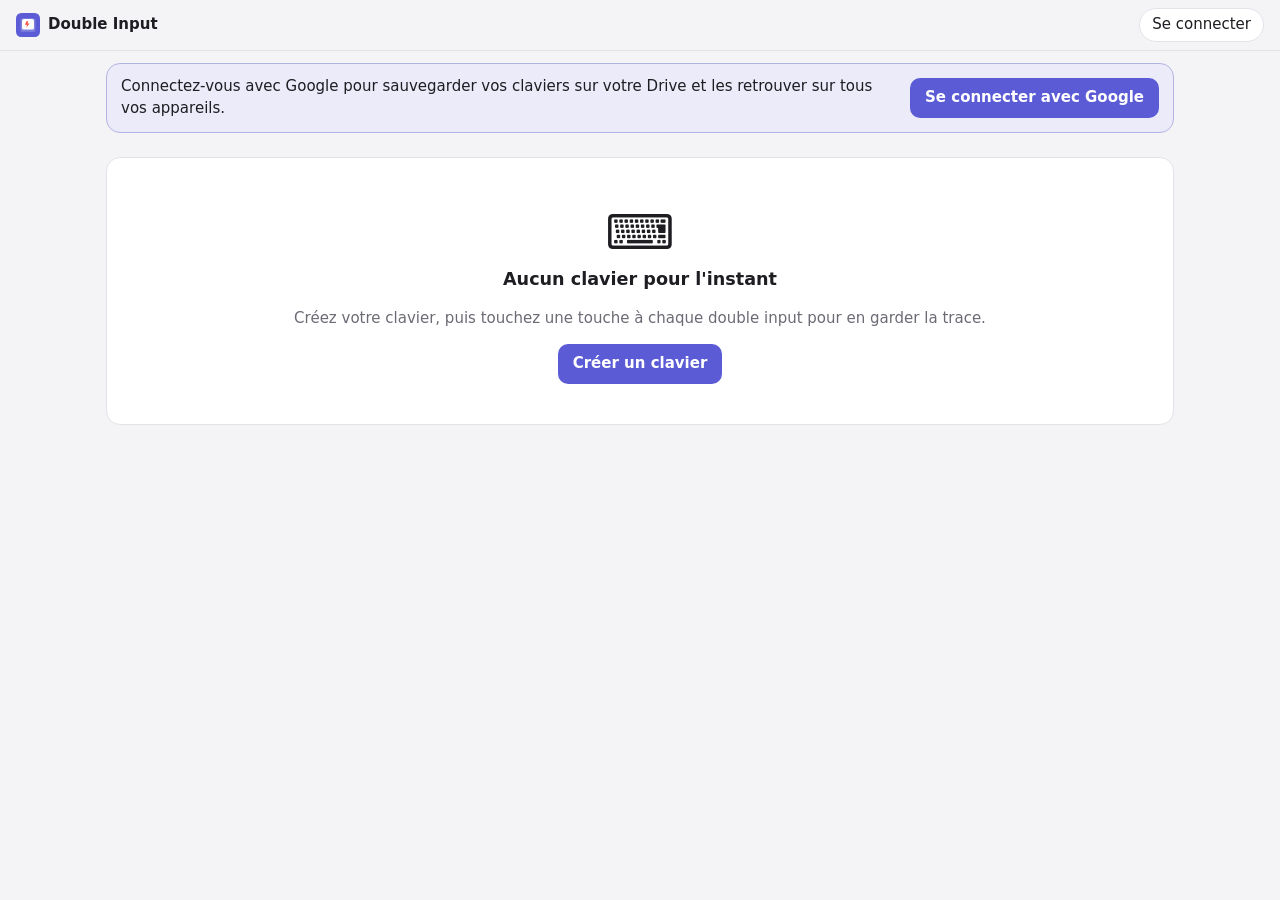
==== index.html @ 20f47e41 "Double Input Tracker : suivi des doubles inputs, stockage Google Drive Co-Authored-By: Claude Opus 5" ====
<!doctype html>
<html lang="fr">
<head>
  <meta charset="utf-8">
  <meta name="viewport" content="width=device-width, initial-scale=1, viewport-fit=cover">
  <title>Double Input Tracker</title>
  <meta name="theme-color" content="#5b5bd6">
  <link rel="icon" href="icon.svg" type="image/svg+xml">
  <link rel="manifest" href="manifest.webmanifest">
  <link rel="stylesheet" href="style.css">
  <script src="https://accounts.google.com/gsi/client" async defer></script>
</head>
<body>
  <header class="topbar">
    <div class="brand"><img src="icon.svg" alt="" width="24" height="24"> Double Input</div>
    <div id="sync" class="sync"></div>
    <button id="account" class="account" data-act="account"></button>
  </header>

  <main>
    <div id="banner"></div>
    <section id="kbBar" class="kb-bar"></section>
    <section id="content"></section>
  </main>

  <div id="swapBar" class="swap-bar" hidden></div>
  <div id="toast" class="toast" hidden></div>

  <dialog id="sheet" class="sheet"></dialog>

  <dialog id="newKb" class="sheet">
    <form method="dialog" class="sheet-body" id="newKbForm">
      <div class="sheet-head">
        <h2>Nouveau clavier</h2>
        <button class="icon" value="cancel" aria-label="Fermer">✕</button>
      </div>
      <label>Nom
        <input name="name" required maxlength="60" placeholder="ex. Keychron Q1">
      </label>
      <label>Format
        <select name="size"></select>
      </label>
      <label>Disposition
        <select name="variant"></select>
      </label>
      <button class="btn primary big" value="ok">Créer</button>
    </form>
  </dialog>

  <dialog id="accountDlg" class="sheet"></dialog>

  <script src="config.js"></script>
  <script src="layouts.js"></script>
  <script src="app.js"></script>
</body>
</html>
---- style.css ----
:root {
  --bg: #f4f4f7;
  --card: #ffffff;
  --text: #1d1d22;
  --muted: #6b6b75;
  --line: #e2e2e8;
  --key: #e9e9ef;
  --key-edge: #d4d4dc;
  --key-text: #2c2c33;
  --heat: #ff3b30;
  --accent: #5b5bd6;
  --accent-text: #ffffff;
  --ok: #1a7f37;
  --warn: #b35c00;
  --radius: 14px;
  color-scheme: light;
}
@media (prefers-color-scheme: dark) {
  :root {
    --bg: #111114;
    --card: #1b1b20;
    --text: #f0f0f4;
    --muted: #9b9ba6;
    --line: #2c2c34;
    --key: #2a2a31;
    --key-edge: #1e1e24;
    --key-text: #dcdce3;
    --heat: #ff453a;
    --accent: #8484ff;
    --accent-text: #0e0e14;
    --ok: #4ac26b;
    --warn: #f0a24a;
    color-scheme: dark;
  }
}

* { box-sizing: border-box; }
html, body { margin: 0; }
body {
  background: var(--bg);
  color: var(--text);
  font: 15px/1.45 system-ui, -apple-system, "Segoe UI", Roboto, sans-serif;
  -webkit-tap-highlight-color: transparent;
  padding-bottom: env(safe-area-inset-bottom);
}
button, input, select { font: inherit; color: inherit; }
h2 { font-size: 1.1rem; margin: 0; }
h3 { font-size: .95rem; margin: 1.2rem 0 .5rem; }
.muted { color: var(--muted); }
.small { font-size: .85em; }

/* ---------- Top bar */
.topbar {
  position: sticky; top: 0; z-index: 5;
  display: flex; align-items: center; gap: 10px;
  padding: calc(8px + env(safe-area-inset-top)) 16px 8px;
  background: color-mix(in srgb, var(--bg) 85%, transparent);
  backdrop-filter: blur(10px);
  border-bottom: 1px solid var(--line);
}
.brand { display: flex; align-items: center; gap: 8px; font-weight: 650; }
.sync { margin-left: auto; font-size: .8rem; color: var(--muted); white-space: nowrap; }
.sync.ok { color: var(--ok); }
.sync.warn { color: var(--warn); }
.account {
  border: 1px solid var(--line); background: var(--card); border-radius: 999px;
  padding: 4px 12px; min-height: 34px; cursor: pointer; display: flex; align-items: center; gap: 6px;
}
.account img { width: 24px; height: 24px; border-radius: 50%; margin-left: -8px; }

main { max-width: 1100px; margin: 0 auto; padding: 12px 16px 96px; }

/* ---------- Generic */
.card {
  background: var(--card); border: 1px solid var(--line); border-radius: var(--radius);
  padding: 14px; margin-bottom: 12px;
}
.btn {
  border: 1px solid var(--line); background: var(--card); border-radius: 10px;
  padding: 8px 14px; min-height: 40px; cursor: pointer; touch-action: manipulation;
}
.btn:active { transform: scale(.98); }
.btn.primary { background: var(--accent); color: var(--accent-text); border-color: transparent; font-weight: 600; }
.btn.danger { color: var(--heat); }
.btn.big { width: 100%; min-height: 56px; font-size: 1.1rem; }
.btn.link { border: 0; background: none; color: var(--accent); padding: 4px 0; min-height: 0; }
.icon {
  border: 0; background: none; cursor: pointer; font-size: 1.1rem; width: 36px; height: 36px;
  border-radius: 8px; color: var(--muted);
}
.icon:hover { background: var(--key); }

.banner {
  display: flex; align-items: center; gap: 12px; flex-wrap: wrap;
  background: color-mix(in srgb, var(--accent) 12%, var(--card));
  border: 1px solid color-mix(in srgb, var(--accent) 35%, var(--line));
  border-radius: var(--radius); padding: 12px 14px; margin-bottom: 12px;
}
.banner p { margin: 0; flex: 1 1 220px; }
.banner.warn {
  background: color-mix(in srgb, var(--warn) 12%, var(--card));
  border-color: color-mix(in srgb, var(--warn) 40%, var(--line));
}
.banner code { font-size: .85em; }

/* ---------- Keyboard selector */
.kb-bar { display: flex; gap: 8px; align-items: center; margin-bottom: 12px; }
.kb-bar select {
  flex: 1; min-width: 0; min-height: 40px; border-radius: 10px; border: 1px solid var(--line);
  background: var(--card); padding: 0 10px; font-weight: 600;
}

/* ---------- Board */
.board-head { display: flex; align-items: center; justify-content: space-between; gap: 8px; flex-wrap: wrap; margin-bottom: 10px; }
.seg { display: inline-flex; background: var(--key); border-radius: 10px; padding: 3px; }
.seg button {
  border: 0; background: none; padding: 5px 12px; border-radius: 8px; cursor: pointer; font-size: .85rem;
}
.seg button.on { background: var(--card); box-shadow: 0 1px 2px rgb(0 0 0 / .15); font-weight: 600; }
.kb-wrap { overflow-x: auto; overflow-y: hidden; padding-bottom: 4px; -webkit-overflow-scrolling: touch; }
.kb { position: relative; margin: 0 auto; }
.key {
  position: absolute;
  border: 0; border-radius: 6px; padding: 0;
  background: color-mix(in oklab, var(--heat) calc(var(--p, 0) * 100%), var(--key));
  box-shadow: inset 0 -3px 0 var(--key-edge);
  color: var(--key-text);
  cursor: pointer; touch-action: manipulation;
  display: flex; align-items: center; justify-content: center;
  line-height: 1.05; text-align: center; white-space: pre-line;
  transition: background .2s;
}
.key.hot { color: #fff; box-shadow: inset 0 -3px 0 rgb(0 0 0 / .2); }
.key.iso {
  clip-path: polygon(0 0, 100% 0, 100% 100%, 18% 100%, 18% calc(50% - 2px), 0 calc(50% - 2px));
  border-radius: 6px;
}
.key.iso .lbl { padding-left: 18%; }
.key .lbl.long { font-size: .78em; }
.key .cnt {
  position: absolute; top: 2px; right: 3px; font-size: .62em; font-weight: 700; opacity: .9;
}
.key:hover { filter: brightness(1.06); }
.key.sel { outline: 3px solid var(--accent); outline-offset: 1px; z-index: 1; animation: pulse 1s infinite alternate; }
.key.flash { animation: flash .6s; }
@keyframes pulse { to { outline-color: transparent; } }
@keyframes flash { 30% { transform: scale(1.12); } }
.hint { margin: 10px 0 0; font-size: .85rem; color: var(--muted); }
.legend { display: flex; align-items: center; gap: 6px; font-size: .75rem; color: var(--muted); }
.legend i {
  width: 70px; height: 8px; border-radius: 4px;
  background: linear-gradient(90deg, var(--key), color-mix(in oklab, var(--heat) 25%, var(--key)), var(--heat));
}

/* ---------- Stats */
.stats { display: grid; grid-template-columns: repeat(auto-fit, minmax(140px, 1fr)); gap: 10px; margin-bottom: 12px; }
.stat { background: var(--card); border: 1px solid var(--line); border-radius: var(--radius); padding: 12px 14px; }
.stat b { display: block; font-size: 1.6rem; line-height: 1.1; }
.stat span { font-size: .8rem; color: var(--muted); }
.grid2 { display: grid; gap: 12px; }
@media (min-width: 820px) { .grid2 { grid-template-columns: 1fr 1fr; align-items: start; } }

.rank { list-style: none; margin: 0; padding: 0; }
.rank li { display: grid; grid-template-columns: 1fr auto; gap: 2px 10px; padding: 8px 0; border-top: 1px solid var(--line); }
.rank li:first-child { border-top: 0; }
.rank .bar { grid-column: 1 / -1; height: 5px; border-radius: 3px; background: var(--key); overflow: hidden; }
.rank .bar i { display: block; height: 100%; background: var(--heat); border-radius: 3px; }
.rank .n { font-weight: 700; }

table { width: 100%; border-collapse: collapse; font-size: .88rem; margin: 4px 0 12px; }
th, td { text-align: left; padding: 5px 4px; border-top: 1px solid var(--line); }
th { color: var(--muted); font-weight: 500; font-size: .78rem; }
td.num, th.num { text-align: right; font-variant-numeric: tabular-nums; }
.tag { display: inline-block; font-size: .72rem; padding: 1px 8px; border-radius: 999px; background: var(--key); margin-left: 6px; vertical-align: 1px; }
.tag.red { background: color-mix(in srgb, var(--heat) 18%, var(--card)); color: var(--heat); }
.tag.blue { background: color-mix(in srgb, var(--accent) 18%, var(--card)); color: var(--accent); }
.explain { font-size: .85rem; color: var(--muted); margin: 0 0 10px; }

.events { list-style: none; margin: 0; padding: 0; }
.events li { display: flex; align-items: center; gap: 10px; padding: 7px 0; border-top: 1px solid var(--line); }
.events li:first-child { border-top: 0; }
.events .ico { width: 22px; text-align: center; }
.events .txt { flex: 1; min-width: 0; }
.events time { display: block; font-size: .75rem; color: var(--muted); }
.events .icon { width: 30px; height: 30px; font-size: .9rem; }

.empty { text-align: center; padding: 40px 16px; }
.empty .big-ico { font-size: 3rem; }

/* ---------- Dialogs (bottom sheet sur mobile) */
dialog.sheet {
  border: 0; padding: 0; color: var(--text); background: var(--card);
  width: 100%; max-width: 560px; max-height: 88vh;
  margin: auto auto 0; border-radius: 18px 18px 0 0;
}
dialog.sheet::backdrop { background: rgb(0 0 0 / .45); }
dialog.sheet[open] { animation: up .18s ease-out; }
@keyframes up { from { transform: translateY(30px); opacity: 0; } }
@media (min-width: 700px) { dialog.sheet { margin: auto; border-radius: 18px; } }
.sheet-body { padding: 16px 16px calc(16px + env(safe-area-inset-bottom)); display: flex; flex-direction: column; gap: 12px; }
.sheet-head { display: flex; align-items: center; gap: 12px; }
.sheet-head > div { flex: 1; min-width: 0; }
.sheet-head p { margin: 2px 0 0; }
.keycap {
  min-width: 52px; height: 52px; padding: 0 8px; border-radius: 10px; background: var(--key);
  box-shadow: inset 0 -3px 0 var(--key-edge); display: grid; place-items: center;
  font-weight: 700; white-space: pre-line; line-height: 1; text-align: center;
}
.mini { display: grid; grid-template-columns: 1fr 1fr; gap: 8px; }
.mini div { background: var(--bg); border-radius: 10px; padding: 8px 10px; }
.mini b { font-size: 1.3rem; display: block; }
.mini span { font-size: .78rem; color: var(--muted); }
.row2 { display: grid; grid-template-columns: 1fr 1fr; gap: 8px; }
label { display: flex; flex-direction: column; gap: 4px; font-size: .85rem; color: var(--muted); }
label input, label select {
  min-height: 44px; border: 1px solid var(--line); border-radius: 10px; padding: 0 10px;
  background: var(--bg); color: var(--text); font-size: 1rem;
}

/* ---------- Swap bar & toast */
.swap-bar, .toast {
  position: fixed; left: 50%; transform: translateX(-50%); z-index: 20;
  bottom: calc(16px + env(safe-area-inset-bottom));
  width: min(560px, calc(100% - 32px));
  display: flex; align-items: center; gap: 10px;
  border-radius: 14px; padding: 10px 12px 10px 16px;
  box-shadow: 0 8px 30px rgb(0 0 0 / .25);
}
.swap-bar { background: var(--accent); color: var(--accent-text); }
.swap-bar span { flex: 1; }
.swap-bar button { background: rgb(255 255 255 / .2); border: 0; color: inherit; border-radius: 8px; padding: 6px 12px; cursor: pointer; }
.toast { background: var(--text); color: var(--bg); bottom: calc(80px + env(safe-area-inset-bottom)); }
.toast span { flex: 1; }
.toast button { background: none; border: 0; color: var(--accent); font-weight: 700; cursor: pointer; padding: 6px 8px; }
@media (prefers-color-scheme: dark) { .toast button { color: #4b4bc8; } }
[hidden] { display: none !important; }
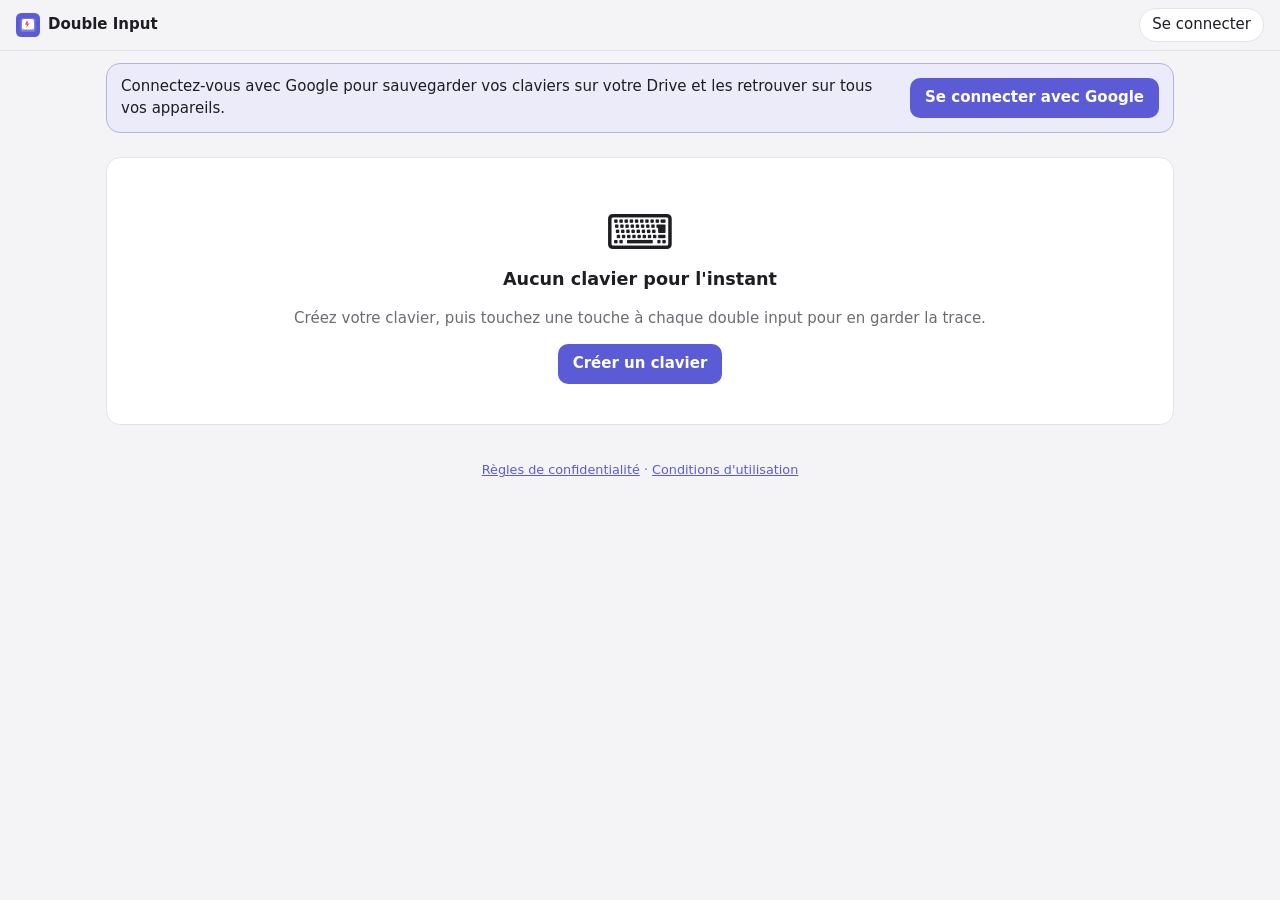
==== commit c40ed7a3: "Ajoute règles de confidentialité, conditions d'utilisation et logo Co-Authored-By: Claude Opus 5.5 <" ====
--- a/index.html
+++ b/index.html
@@ -22,6 +22,9 @@
     <section id="kbBar" class="kb-bar"></section>
     <section id="content"></section>
   </main>
+  <footer class="footer">
+    <a href="privacy.html">Règles de confidentialité</a> · <a href="terms.html">Conditions d'utilisation</a>
+  </footer>
 
   <div id="swapBar" class="swap-bar" hidden></div>
   <div id="toast" class="toast" hidden></div>
--- a/style.css
+++ b/style.css
@@ -68,7 +68,7 @@
 }
 .account img { width: 24px; height: 24px; border-radius: 50%; margin-left: -8px; }
 
-main { max-width: 1100px; margin: 0 auto; padding: 12px 16px 96px; }
+main { max-width: 1100px; margin: 0 auto; padding: 12px 16px 24px; }
 
 /* ---------- Generic */
 .card {
@@ -234,3 +234,10 @@
 .toast button { background: none; border: 0; color: var(--accent); font-weight: 700; cursor: pointer; padding: 6px 8px; }
 @media (prefers-color-scheme: dark) { .toast button { color: #4b4bc8; } }
 [hidden] { display: none !important; }
+
+/* ---------- Pages légales et pied de page */
+.legal { max-width: 720px; padding-top: 24px; }
+.legal h1 { font-size: 1.6rem; margin: 8px 0 4px; }
+.legal h2 { margin: 24px 0 6px; }
+.legal a, .footer a { color: var(--accent); }
+.footer { text-align: center; font-size: .8rem; color: var(--muted); padding: 0 16px 90px; }
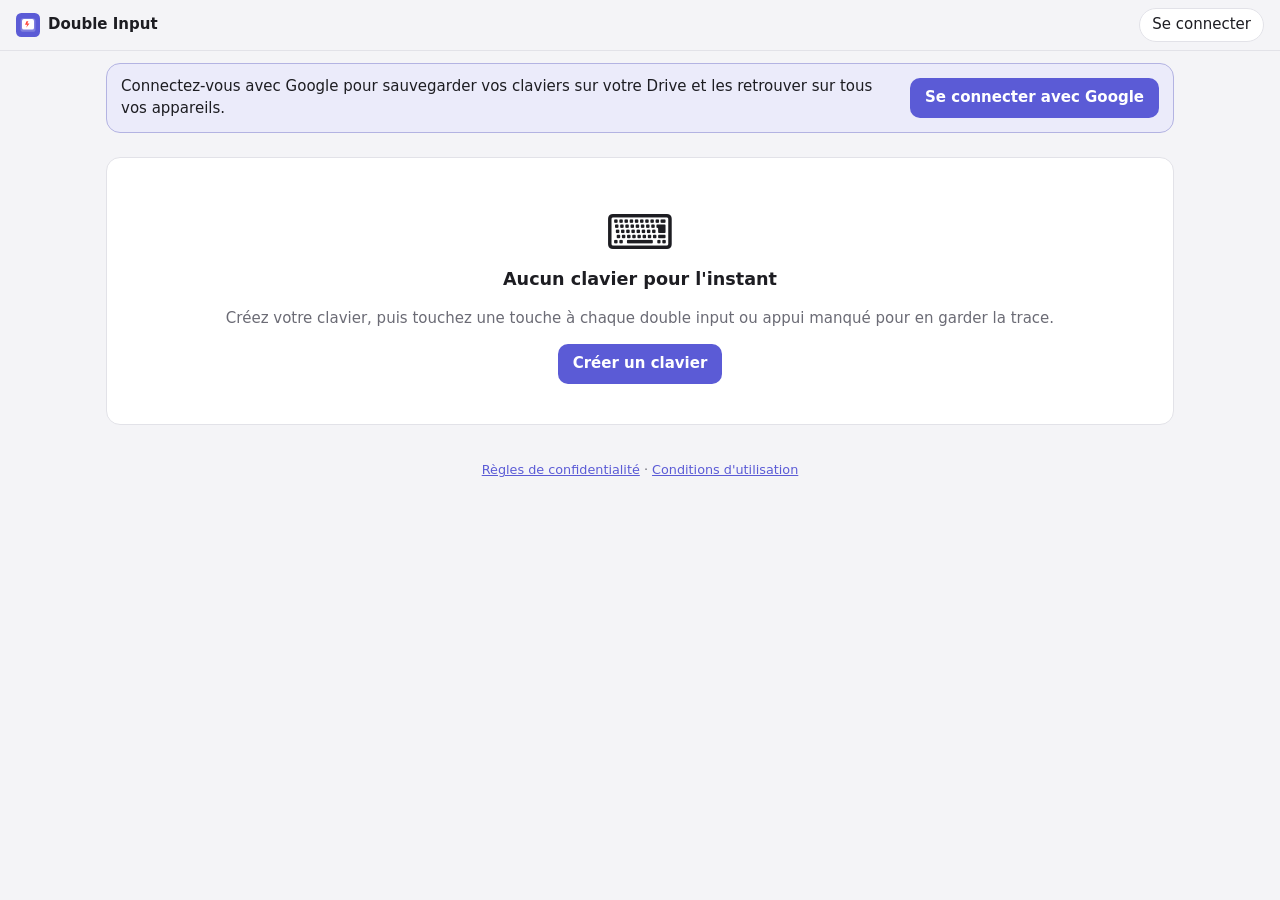
==== commit 6b63d611: "Test de frappe après une intervention Texte à recopier ciblé sur les touches concernées, saisie sans" ====
--- a/index.html
+++ b/index.html
@@ -51,9 +51,11 @@
   </dialog>
 
   <dialog id="accountDlg" class="sheet"></dialog>
+  <dialog id="testDlg" class="sheet"></dialog>
 
   <script src="config.js"></script>
   <script src="layouts.js"></script>
+  <script src="typing.js"></script>
   <script src="app.js"></script>
 </body>
 </html>
--- a/style.css
+++ b/style.css
@@ -8,11 +8,14 @@
   --key-edge: #d4d4dc;
   --key-text: #2c2c33;
   --heat: #ff3b30;
+  --skip: #0a7cff;
   --accent: #5b5bd6;
   --accent-text: #ffffff;
   --ok: #1a7f37;
   --warn: #b35c00;
   --radius: 14px;
+  /* Figée ici : --heat est redéfinie dans #content selon l'onglet actif. */
+  --double: var(--heat);
   color-scheme: light;
 }
 @media (prefers-color-scheme: dark) {
@@ -26,6 +29,7 @@
     --key-edge: #1e1e24;
     --key-text: #dcdce3;
     --heat: #ff453a;
+    --skip: #409cff;
     --accent: #8484ff;
     --accent-text: #0e0e14;
     --ok: #4ac26b;
@@ -241,3 +245,68 @@
 .legal h2 { margin: 24px 0 6px; }
 .legal a, .footer a { color: var(--accent); }
 .footer { text-align: center; font-size: .8rem; color: var(--muted); padding: 0 16px 90px; }
+
+/* ---------- Types d'incidents */
+#content[data-kind="skip"] { --heat: var(--skip); }
+.seg.kinds { display: flex; margin-bottom: 10px; }
+.seg.kinds button { flex: 1; padding: 7px 6px; font-size: .85rem; white-space: nowrap; }
+.btn.primary.k-double { background: var(--heat); color: #fff; }
+.btn.primary.k-skip { background: var(--skip); color: #fff; }
+.btn.primary.big.k-double, .btn.primary.big.k-skip { font-size: 1rem; padding: 8px; }
+.counts { display: flex; gap: 12px; font-size: 1.05rem; }
+.counts .k-double b { color: var(--heat); }
+.counts .k-skip b { color: var(--skip); }
+.mini .counts b { display: inline; font-size: 1.2rem; }
+
+/* ---------- Graphiques d'évolution */
+.chart { margin: 6px 0 10px; }
+.chart .k-double, .compare .k-double { --c: var(--double); }
+.chart .k-skip, .compare .k-skip { --c: var(--skip); }
+.legend2 { display: flex; flex-wrap: wrap; gap: 4px 14px; font-size: .8rem; color: var(--muted); }
+.legend2 i { display: inline-block; width: 14px; height: 3px; border-radius: 2px; background: var(--c); vertical-align: middle; margin-right: 6px; }
+.legend2 b { color: var(--text); }
+.plot { position: relative; height: 130px; margin: 22px 10px 0; border-bottom: 1px solid var(--line); }
+.plot svg { position: absolute; inset: 0; width: 100%; height: 100%; overflow: visible; }
+.plot .line { fill: none; stroke: var(--c); stroke-width: 2; stroke-linejoin: round; vector-effect: non-scaling-stroke; }
+.plot .mark { position: absolute; top: -20px; bottom: 0; width: 0; border-left: 1px dashed var(--muted); cursor: help; }
+.plot .mark span {
+  position: absolute; top: 0; left: 0; transform: translateX(-50%);
+  font-size: 13px; line-height: 18px; background: var(--card);
+}
+.plot .ymax { position: absolute; top: -2px; left: 4px; font-size: .72rem; color: var(--muted); font-variant-numeric: tabular-nums; }
+.xaxis { display: flex; justify-content: space-between; font-size: .72rem; color: var(--muted); margin: 4px 10px 0; }
+.compare td { vertical-align: top; }
+.compare td.num div { white-space: nowrap; }
+.row3 { display: grid; grid-template-columns: repeat(3, 1fr); gap: 8px; }
+.row3 .btn { padding: 8px 4px; }
+
+/* ---------- Test de frappe */
+.btns { display: flex; flex-wrap: wrap; gap: 8px; }
+.tt-text {
+  font: 1.05rem/1.7 ui-monospace, SFMono-Regular, Menlo, Consolas, monospace;
+  white-space: pre-wrap; overflow-wrap: anywhere; color: var(--muted);
+  background: var(--bg); border-radius: 10px; padding: 10px 12px; max-height: 38vh; overflow-y: auto;
+}
+.tt-text .done { color: var(--text); }
+.tt-text .extra, .tt-text .miss { border-radius: 3px; font-weight: 700; }
+.tt-text .extra { color: var(--double); background: color-mix(in srgb, var(--double) 22%, transparent); }
+.tt-text .miss { color: var(--skip); background: color-mix(in srgb, var(--skip) 22%, transparent); }
+.tt-text .sub { text-decoration: underline wavy var(--warn); }
+.tt-text .cur { border-left: 2px solid var(--accent); margin-right: -2px; animation: blink 1s steps(1) infinite; }
+@keyframes blink { 50% { border-color: transparent; } }
+#ttInput {
+  width: 100%; min-height: 72px; resize: vertical; border: 1px solid var(--line); border-radius: 10px;
+  padding: 8px 10px; background: var(--bg); color: var(--text); font: 1rem/1.4 ui-monospace, SFMono-Regular, Menlo, Consolas, monospace;
+}
+#ttInput.nope { animation: nope .3s; border-color: var(--warn); }
+@keyframes nope { 25% { transform: translateX(-4px); } 75% { transform: translateX(4px); } }
+.tt-live { display: flex; flex-wrap: wrap; gap: 4px 14px; }
+.tt-live .k-double b, .ctx mark.k-double { color: var(--double); }
+.tt-live .k-skip b, .ctx mark.k-skip { color: var(--skip); }
+.tt-sugg { list-style: none; margin: 0; padding: 0; }
+.tt-sugg li { border-top: 1px solid var(--line); }
+.tt-sugg li:first-child { border-top: 0; }
+label.sugg { flex-direction: row; align-items: flex-start; gap: 10px; padding: 8px 0; color: var(--text); font-size: .95rem; cursor: pointer; }
+label.sugg input { flex: none; width: 20px; height: 20px; min-height: 0; margin: 2px 0 0; }
+.ctx { display: block; font: .85rem ui-monospace, SFMono-Regular, Menlo, Consolas, monospace; color: var(--muted); white-space: pre; overflow: hidden; text-overflow: ellipsis; }
+.ctx mark { background: var(--key); font-weight: 700; border-radius: 3px; padding: 0 1px; }
